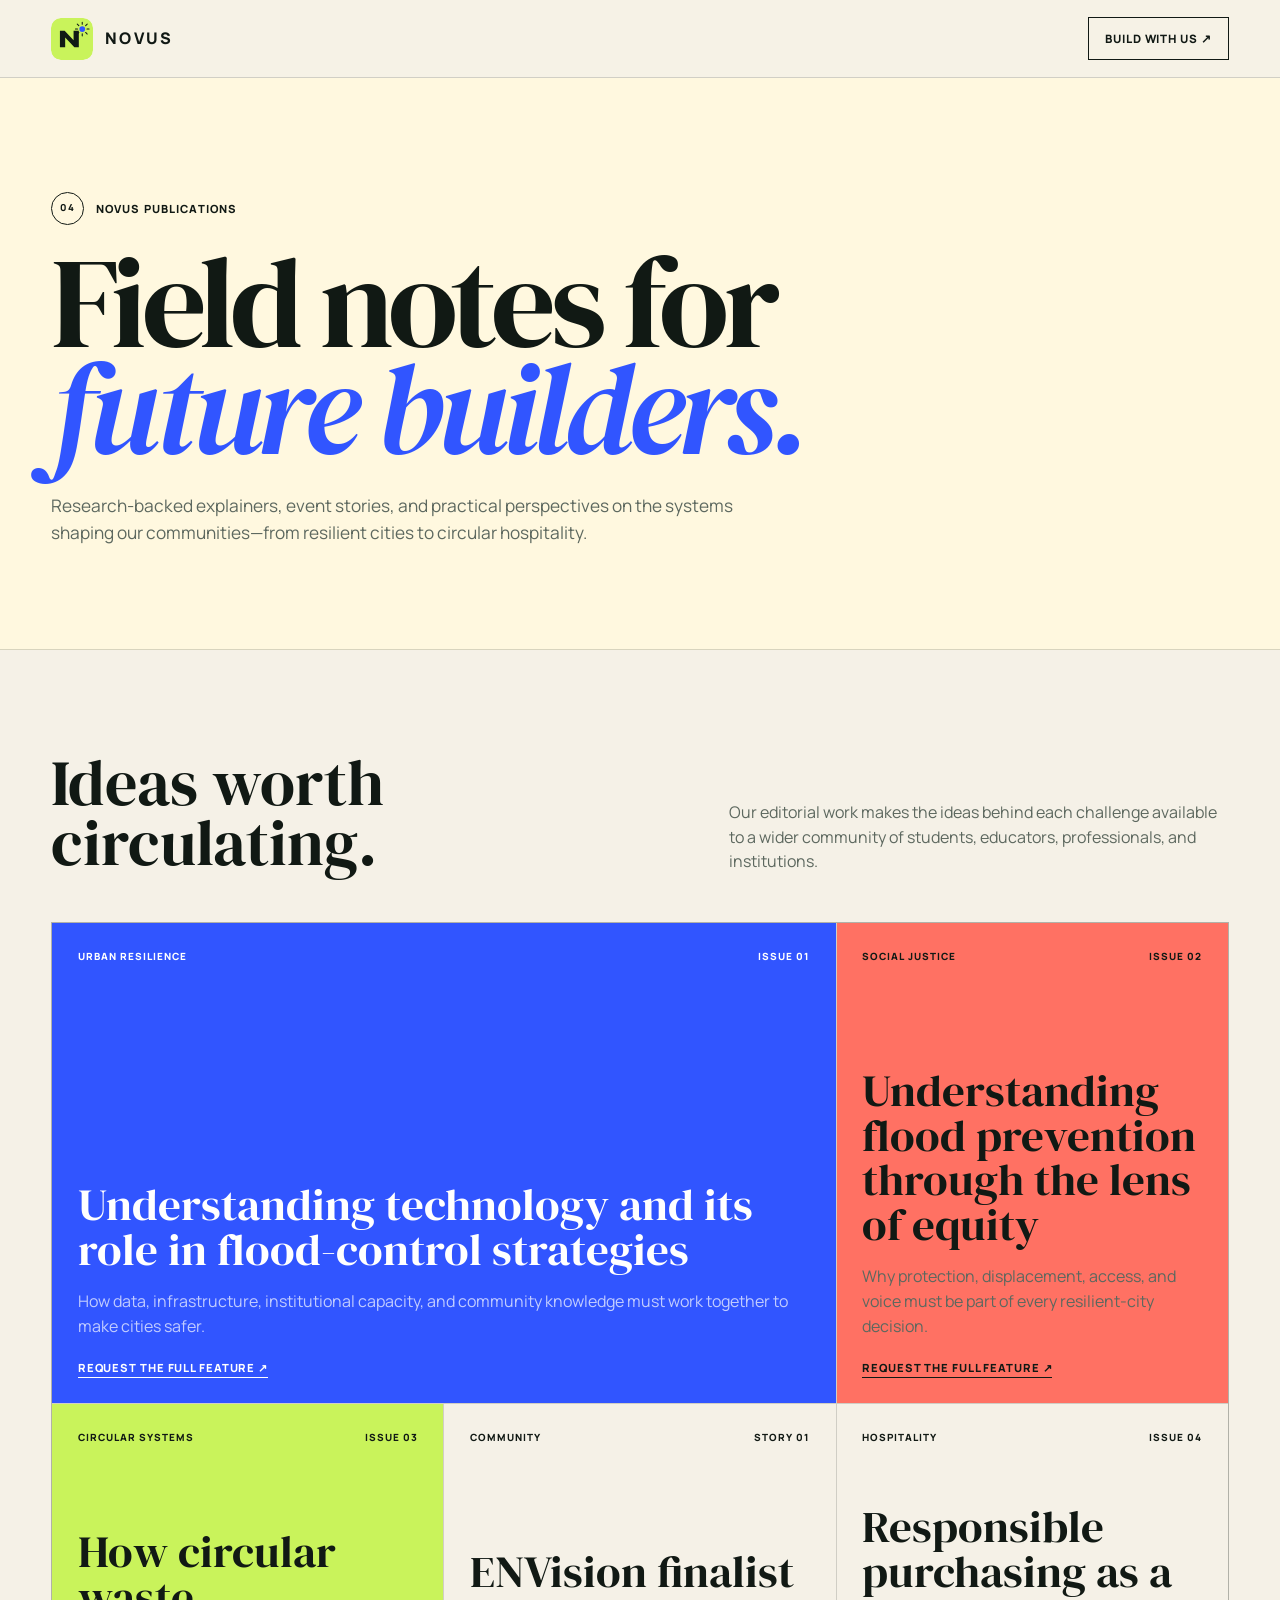
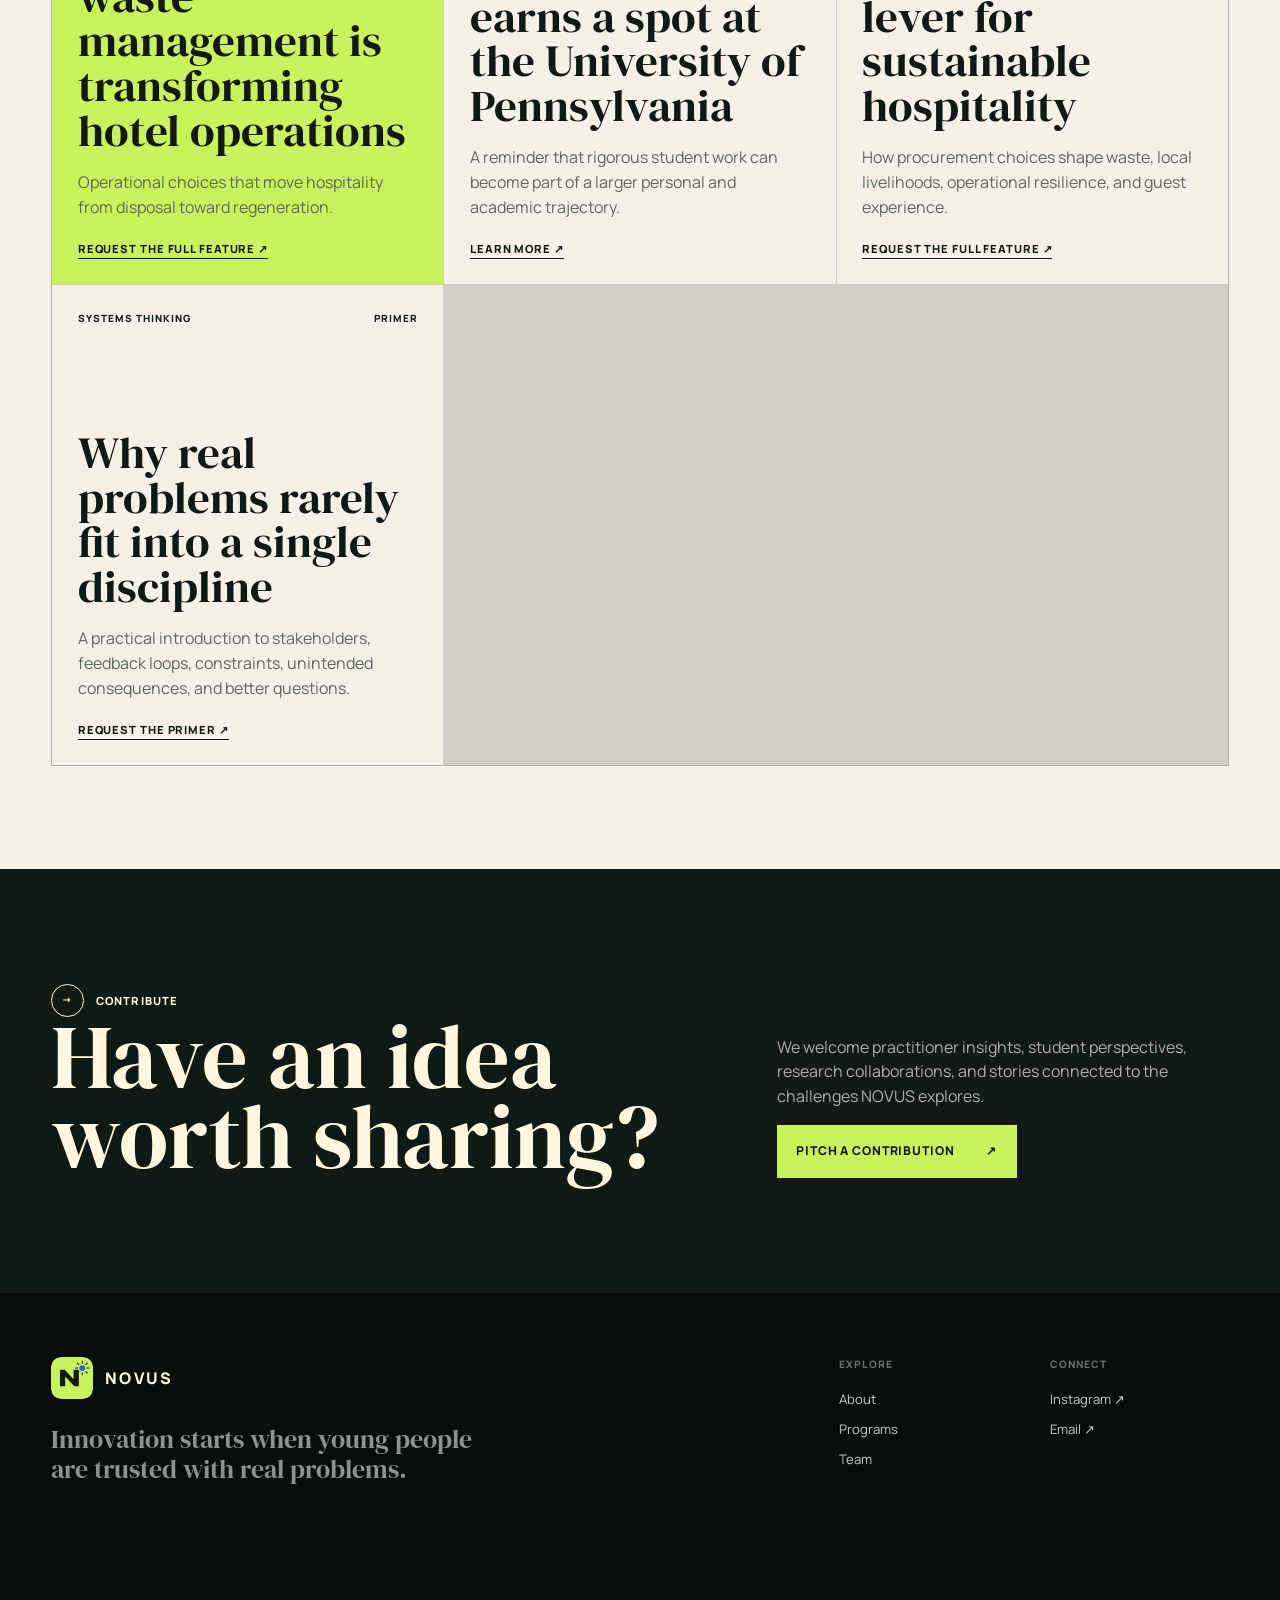
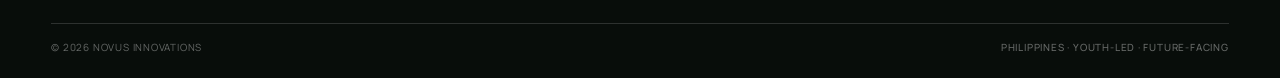
==== publication/index.html @ 5ea821d5 "Add NOVUS publications archive" ====
<!doctype html>
<html lang="en">
<head>
  <meta charset="utf-8">
  <meta name="viewport" content="width=device-width,initial-scale=1">
  <meta name="theme-color" content="#111914">
  <meta name="description" content="Field notes, explainers, and stories from NOVUS Innovations.">
  <link rel="icon" href="../assets/favicon.svg" type="image/svg+xml">
  <link rel="preconnect" href="https://fonts.googleapis.com">
  <link rel="preconnect" href="https://fonts.gstatic.com" crossorigin>
  <link href="https://fonts.googleapis.com/css2?family=DM+Serif+Display:ital@0;1&family=Manrope:wght@400;500;600;700;800&display=swap" rel="stylesheet">
  <link rel="stylesheet" href="../styles.css">
  <title>Field Notes — NOVUS</title>
  <style>
    .archive-hero{padding:clamp(9rem,15vw,13rem) var(--pad) clamp(4rem,8vw,8rem);background:var(--cream);border-bottom:1px solid var(--line)}
    .archive-hero h1{max-width:1000px;margin:1.5rem 0 0;font-family:var(--serif);font-size:clamp(4.5rem,10vw,11rem);font-weight:400;line-height:.83;letter-spacing:-.045em}
    .archive-hero h1 em{color:var(--blue);font-weight:400}.archive-hero>p{max-width:690px;margin:2rem 0 0;color:var(--muted);font-size:1.08rem}
    .archive{padding:clamp(4rem,8vw,8rem) var(--pad);background:var(--paper)}
    .archive-top{display:flex;justify-content:space-between;align-items:end;gap:2rem;margin-bottom:3rem}.archive-top h2{margin:0;font-family:var(--serif);font-size:clamp(2.5rem,5vw,5rem);font-weight:400;line-height:.95}.archive-top p{max-width:500px;margin:0;color:var(--muted)}
    .articles{display:grid;grid-template-columns:repeat(12,1fr);gap:1px;background:var(--line);border:1px solid var(--line)}
    .article{grid-column:span 4;min-height:480px;padding:1.6rem;background:var(--paper);display:flex;flex-direction:column;transition:.2s}.article.wide{grid-column:span 8;background:var(--blue);color:white}.article.coral{background:var(--coral)}.article.lime{background:var(--lime)}.article:hover{transform:translateY(-5px);box-shadow:0 12px 0 var(--ink);z-index:2}
    .article .meta{display:flex;justify-content:space-between;gap:1rem;font-size:.62rem;font-weight:800;letter-spacing:.1em;text-transform:uppercase}.article h3{margin:auto 0 1rem;font-family:var(--serif);font-size:clamp(2rem,3.5vw,4rem);font-weight:400;line-height:1}.article p{margin:0 0 1.3rem;color:var(--muted)}.article.wide p{color:rgba(255,255,255,.7)}.article a{align-self:flex-start;border-bottom:1px solid currentColor;font-size:.7rem;font-weight:800;letter-spacing:.08em;text-transform:uppercase}
    .archive-cta{padding:clamp(5rem,9vw,9rem) var(--pad);background:var(--ink);color:var(--cream);display:grid;grid-template-columns:1.2fr .8fr;gap:3rem;align-items:end}.archive-cta h2{margin:0;font-family:var(--serif);font-size:clamp(3.5rem,7vw,8rem);font-weight:400;line-height:.9}.archive-cta p{max-width:540px;color:rgba(255,255,255,.65)}
    @media(max-width:820px){.articles{grid-template-columns:1fr}.article,.article.wide{grid-column:1;min-height:380px}.archive-top,.archive-cta{grid-template-columns:1fr;display:grid}.archive-top{align-items:start}}
  </style>
</head>
<body>
  <a class="skip" href="#archive">Skip to articles</a>
  <header class="header scrolled">
    <a class="brand" href="../"><img src="../assets/mark.svg" alt="" width="42" height="42"><span>NOVUS</span></a>
    <a class="nav-cta" href="../#join">Build with us ↗</a>
  </header>
  <main>
    <section class="archive-hero"><div class="kicker"><span>04</span>NOVUS Publications</div><h1>Field notes for<br><em>future builders.</em></h1><p>Research-backed explainers, event stories, and practical perspectives on the systems shaping our communities—from resilient cities to circular hospitality.</p></section>
    <section class="archive" id="archive">
      <div class="archive-top"><h2>Ideas worth<br>circulating.</h2><p>Our editorial work makes the ideas behind each challenge available to a wider community of students, educators, professionals, and institutions.</p></div>
      <div class="articles">
        <article class="article wide"><div class="meta"><span>Urban resilience</span><span>Issue 01</span></div><h3>Understanding technology and its role in flood-control strategies</h3><p>How data, infrastructure, institutional capacity, and community knowledge must work together to make cities safer.</p><a href="mailto:team@novusinnovations.org?subject=NOVUS%20publication%20inquiry">Request the full feature ↗</a></article>
        <article class="article coral"><div class="meta"><span>Social justice</span><span>Issue 02</span></div><h3>Understanding flood prevention through the lens of equity</h3><p>Why protection, displacement, access, and voice must be part of every resilient-city decision.</p><a href="mailto:team@novusinnovations.org?subject=NOVUS%20publication%20inquiry">Request the full feature ↗</a></article>
        <article class="article lime"><div class="meta"><span>Circular systems</span><span>Issue 03</span></div><h3>How circular waste management is transforming hotel operations</h3><p>Operational choices that move hospitality from disposal toward regeneration.</p><a href="mailto:team@novusinnovations.org?subject=NOVUS%20publication%20inquiry">Request the full feature ↗</a></article>
        <article class="article"><div class="meta"><span>Community</span><span>Story 01</span></div><h3>ENVision finalist earns a spot at the University of Pennsylvania</h3><p>A reminder that rigorous student work can become part of a larger personal and academic trajectory.</p><a href="mailto:team@novusinnovations.org?subject=NOVUS%20community%20story">Learn more ↗</a></article>
        <article class="article"><div class="meta"><span>Hospitality</span><span>Issue 04</span></div><h3>Responsible purchasing as a lever for sustainable hospitality</h3><p>How procurement choices shape waste, local livelihoods, operational resilience, and guest experience.</p><a href="mailto:team@novusinnovations.org?subject=NOVUS%20publication%20inquiry">Request the full feature ↗</a></article>
        <article class="article"><div class="meta"><span>Systems thinking</span><span>Primer</span></div><h3>Why real problems rarely fit into a single discipline</h3><p>A practical introduction to stakeholders, feedback loops, constraints, unintended consequences, and better questions.</p><a href="mailto:team@novusinnovations.org?subject=NOVUS%20publication%20inquiry">Request the primer ↗</a></article>
      </div>
    </section>
    <section class="archive-cta"><div><div class="kicker light"><span>→</span>Contribute</div><h2>Have an idea<br>worth sharing?</h2></div><div><p>We welcome practitioner insights, student perspectives, research collaborations, and stories connected to the challenges NOVUS explores.</p><a class="button bright" href="mailto:team@novusinnovations.org?subject=Contributing%20to%20NOVUS%20Publications">Pitch a contribution <b>↗</b></a></div></section>
  </main>
  <footer><div><a class="brand footer-brand" href="../"><img src="../assets/mark.svg" alt="" width="42" height="42"><span>NOVUS</span></a><p>Innovation starts when young people are trusted with real problems.</p></div><div class="footer-links"><div><small>EXPLORE</small><a href="../#about">About</a><a href="../#programs">Programs</a><a href="../#team">Team</a></div><div><small>CONNECT</small><a href="https://www.instagram.com/novus.innovations/">Instagram ↗</a><a href="mailto:team@novusinnovations.org">Email ↗</a></div></div><div class="copyright">© 2026 NOVUS Innovations <b>Philippines · Youth-led · Future-facing</b></div></footer>
</body>
</html>
---- styles.css ----
:root{--ink:#111914;--paper:#f5f1e7;--paper2:#eae5d8;--blue:#3155ff;--lime:#c9f35b;--coral:#ff7163;--cream:#fff8df;--muted:#5d685f;--line:rgba(17,25,20,.16);--serif:"DM Serif Display",Georgia,serif;--sans:"Manrope",Arial,sans-serif;--pad:clamp(1.2rem,4vw,4.8rem)}*{box-sizing:border-box}html{scroll-behavior:smooth}body{margin:0;background:var(--paper);color:var(--ink);font-family:var(--sans);line-height:1.55;overflow-x:hidden}body.menu-open{overflow:hidden}a{color:inherit;text-decoration:none}img{display:block;max-width:100%}button{font:inherit}::selection{background:var(--lime);color:var(--ink)}.skip{position:fixed;left:1rem;top:1rem;z-index:999;padding:.7rem 1rem;background:var(--ink);color:white;transform:translateY(-180%)}.skip:focus{transform:none}.header{position:fixed;inset:0 0 auto;z-index:100;height:78px;padding:0 var(--pad);display:flex;align-items:center;justify-content:space-between;border-bottom:1px solid transparent;transition:.25s}.header.scrolled{background:rgba(245,241,231,.9);border-color:var(--line);backdrop-filter:blur(16px)}.brand{display:flex;align-items:center;gap:.75rem;font-weight:800;letter-spacing:.14em}.brand img{border-radius:10px}.header nav{display:flex;align-items:center;gap:1.8rem}.header nav>a:not(.nav-cta){font-size:.76rem;font-weight:700}.header nav>a:not(.nav-cta):hover{text-decoration:underline;text-underline-offset:6px}.nav-cta{padding:.75rem 1rem;border:1px solid var(--ink);font-size:.72rem;font-weight:800;letter-spacing:.08em;text-transform:uppercase}.nav-cta:hover{background:var(--ink);color:white}.menu{display:none;border:0;background:none;color:var(--ink);font-size:.7rem;font-weight:800;text-transform:uppercase;letter-spacing:.08em}.menu i,.menu i:after{display:inline-block;width:23px;height:1px;background:currentColor;content:"";vertical-align:middle}.menu i:after{transform:translateY(-7px)}.hero{position:relative;min-height:100vh;padding:clamp(8.7rem,14vw,12rem) var(--pad) 2rem;display:grid;grid-template-columns:minmax(0,1.1fr) minmax(360px,.9fr);gap:clamp(2rem,6vw,7rem);align-items:center;overflow:hidden}.grid-bg{position:absolute;inset:0;opacity:.34;background-image:linear-gradient(to right,rgba(17,25,20,.08) 1px,transparent 1px),linear-gradient(to bottom,rgba(17,25,20,.08) 1px,transparent 1px);background-size:64px 64px;mask-image:linear-gradient(#000,transparent 90%)}.hero-copy,.hero-art,.proof{position:relative;z-index:1}.eyebrow{display:flex;align-items:center;gap:.7rem;margin:0 0 1.4rem;font-size:.7rem;font-weight:800;letter-spacing:.11em;text-transform:uppercase}.eyebrow>span{width:2.4rem;height:2px;background:currentColor}.hero h1,.section-head h2,.intro-main h2,.method h2,.join h2{margin:0;font-family:var(--serif);font-weight:400;letter-spacing:-.035em;line-height:.92}.hero h1{font-size:clamp(4.2rem,8.3vw,9rem)}.hero h1 em,.join h2 em{color:var(--blue);font-weight:400}.lede{max-width:700px;margin:2rem 0 0;color:var(--muted);font-size:clamp(1.04rem,1.45vw,1.35rem);line-height:1.65}.actions{display:flex;align-items:center;gap:1.5rem;margin-top:2.3rem}.button{display:inline-flex;align-items:center;justify-content:space-between;gap:2rem;min-width:210px;padding:1rem 1.15rem;border:1px solid var(--ink);font-size:.76rem;font-weight:800;letter-spacing:.07em;text-transform:uppercase;transition:.2s}.button:hover{transform:translateY(-3px)}.dark{background:var(--ink);color:white}.dark:hover{background:var(--blue);border-color:var(--blue)}.under{display:inline-block;border-bottom:1px solid currentColor;padding-bottom:.2rem;font-size:.84rem;font-weight:800}.hero-art{min-height:560px;display:grid;place-items:center}.orb{position:relative;width:min(42vw,560px);aspect-ratio:1;border-radius:50%;background:var(--blue);box-shadow:22px 22px 0 var(--ink);animation:float 7s ease-in-out infinite}.orb>i{position:absolute;inset:12%;border:1px solid rgba(255,255,255,.7);border-radius:50%;transform:rotate(28deg) scaleY(.52)}.orb>i:nth-child(2){transform:rotate(-38deg) scaleY(.52)}.orb>i:nth-child(3){transform:rotate(88deg) scaleY(.52)}.orb>div{position:absolute;inset:35%;border-radius:50%;background:var(--lime);display:grid;place-items:center;align-content:center;font-size:.65rem;font-weight:800;letter-spacing:.11em}.orb>div b{font-size:1.2rem}.sat{position:absolute;padding:.6rem .85rem;background:var(--cream);border:1px solid var(--ink);font-size:.65rem;font-weight:800;letter-spacing:.08em;text-transform:uppercase}.sat.a{top:11%;left:5%;transform:rotate(-8deg)}.sat.b{right:-2%;top:42%;transform:rotate(7deg)}.sat.c{bottom:10%;left:14%;transform:rotate(5deg)}.hero-art aside{position:absolute;right:0;bottom:0;width:min(285px,50%);padding:1.2rem;background:var(--coral);border:1px solid var(--ink);box-shadow:9px 9px 0 var(--ink)}.hero-art aside small{font-size:.62rem;font-weight:800;letter-spacing:.1em}.hero-art aside strong{display:block;margin-top:.45rem;font-family:var(--serif);font-size:1.35rem;font-weight:400;line-height:1.08}.proof{grid-column:1/-1;display:grid;grid-template-columns:repeat(4,1fr);margin-top:2rem;border-top:1px solid var(--line)}.proof div{padding:1.2rem 1rem 0 0;border-right:1px solid var(--line)}.proof div:last-child{border-right:0}.proof strong{display:block;font-family:var(--serif);font-size:clamp(1.4rem,2vw,2rem);font-weight:400}.proof span{display:block;color:var(--muted);font-size:.68rem;letter-spacing:.07em;text-transform:uppercase}.ticker{overflow:hidden;background:var(--ink);color:var(--cream)}.ticker div{width:max-content;padding:.9rem 0;font-size:.74rem;font-weight:800;letter-spacing:.12em;animation:ticker 35s linear infinite}.section{padding:clamp(5rem,10vw,10rem) var(--pad)}.kicker{display:flex;align-items:center;gap:.75rem;font-size:.7rem;font-weight:800;letter-spacing:.1em;text-transform:uppercase}.kicker>span{display:grid;place-items:center;width:2.05rem;height:2.05rem;border:1px solid currentColor;border-radius:50%;font-size:.6rem}.light{color:var(--cream)}.intro{display:grid;grid-template-columns:minmax(180px,.34fr) minmax(0,1.66fr);gap:3rem}.intro-main h2{font-size:clamp(2.9rem,5.2vw,6.2rem)}.intro-main>p{max-width:700px;margin:2rem 0 0 auto;color:var(--muted);font-size:1.06rem}.principles{grid-column:2;display:grid;grid-template-columns:repeat(3,1fr);gap:1px;margin-top:4.5rem;background:var(--line);border:1px solid var(--line)}.principles article{min-height:325px;padding:1.5rem;background:var(--paper);display:flex;flex-direction:column}.principles small,.program header,.story small,.feature small,.footer-links small{font-size:.64rem;font-weight:800;letter-spacing:.1em}.principles h3{margin:auto 0 .8rem;font-family:var(--serif);font-size:2rem;font-weight:400;line-height:1.05}.principles p{margin:0;color:var(--muted);font-size:.88rem}.programs{background:var(--paper2)}.section-head{display:grid;grid-template-columns:.65fr 1.35fr;gap:2rem;align-items:end;margin-bottom:clamp(3rem,6vw,6rem)}.section-head .kicker{align-self:start}.section-head h2{font-size:clamp(3.3rem,6vw,7rem)}.section-head>p{grid-column:2;max-width:650px;margin:1rem 0 0;color:var(--muted)}.program-list{display:grid;gap:1.2rem}.program{position:relative;min-height:550px;padding:clamp(1.4rem,3vw,3rem);display:grid;grid-template-columns:.25fr .9fr 1.1fr;grid-template-rows:auto 1fr;gap:1.4rem;overflow:hidden;border:1px solid var(--ink)}.program.blue{background:var(--blue);color:white}.program.lime{background:var(--lime)}.program.ink{background:var(--ink);color:var(--cream)}.program header{grid-column:1/-1;display:flex;justify-content:space-between;padding-bottom:1rem;border-bottom:1px solid currentColor;opacity:.8}.num{padding-top:2rem;font-family:var(--serif);font-size:5rem;opacity:.25}.program-copy{z-index:2;align-self:center;max-width:590px}.program-copy h3{margin:0 0 1.1rem;font-family:var(--serif);font-size:clamp(2.8rem,4.7vw,5.4rem);font-weight:400;line-height:.95;letter-spacing:-.03em}.program-copy p{margin:0;font-size:1.03rem;opacity:.78}.program-copy ul{display:grid;gap:.55rem;margin:1.8rem 0 0;padding:0;list-style:none}.program-copy li{font-size:.71rem;font-weight:800;letter-spacing:.06em;text-transform:uppercase}.program-copy li:before{content:"↳ ";margin-right:.35rem}.program-type{align-self:end;font-family:var(--serif);font-size:clamp(3rem,5vw,6.5rem);line-height:.82;text-align:right}.rings{position:relative}.rings i{position:absolute;inset:12%;border:3px solid var(--ink);border-radius:50%}.rings i:nth-child(2){inset:25%}.rings i:nth-child(3){inset:39%;background:var(--coral)}.stack{display:flex;flex-direction:column;align-items:flex-end;justify-content:center}.stack b{font-family:var(--serif);font-size:clamp(2.7rem,5vw,6rem);font-weight:400;line-height:.83;color:var(--lime)}.stack b:nth-child(2){color:var(--coral)}.method{background:var(--blue);color:white}.method-head{display:grid;grid-template-columns:.65fr 1.35fr;gap:2rem}.method h2{grid-column:2;font-size:clamp(4rem,8vw,9.4rem)}.steps{display:grid;grid-template-columns:repeat(4,1fr);gap:1px;margin-top:5rem;background:rgba(255,255,255,.3);border:1px solid rgba(255,255,255,.3)}.steps article{min-height:330px;padding:1.35rem;background:var(--blue);display:flex;flex-direction:column}.steps span{font-family:var(--serif);font-size:1.5rem;opacity:.55}.steps h3{margin:auto 0 .7rem;font-family:var(--serif);font-size:2.4rem;font-weight:400}.steps p{margin:0;color:rgba(255,255,255,.7);font-size:.88rem}.stories{background:var(--cream)}.story-grid{display:grid;grid-template-columns:repeat(3,1fr);gap:1px;background:var(--line);border:1px solid var(--line)}.feature{grid-column:span 2;grid-row:span 2;min-height:780px;background:var(--cream);display:flex;flex-direction:column}.waves{position:relative;min-height:460px;background:var(--coral);overflow:hidden}.waves b{position:absolute;z-index:2;left:1.5rem;top:1.5rem;font-family:var(--serif);font-size:clamp(3rem,5vw,6.5rem);font-weight:400;line-height:.83}.waves i{position:absolute;left:-15%;bottom:-8%;width:135%;height:38%;border:3px solid var(--ink);border-radius:50%;transform:rotate(6deg)}.waves i:nth-child(3){bottom:10%;transform:rotate(-5deg)}.waves i:nth-child(4){bottom:27%;transform:rotate(3deg)}.story-copy{flex:1;padding:2rem;display:flex;flex-direction:column}.story-copy h3,.story h3{margin:auto 0 .8rem;font-family:var(--serif);font-weight:400;line-height:1.04}.story-copy h3{font-size:clamp(2.2rem,3.2vw,3.8rem)}.story-copy p,.story p{margin:0 0 1.2rem;color:var(--muted)}.story-copy span,.story span{margin-top:auto;font-size:.7rem;font-weight:800;letter-spacing:.08em;text-transform:uppercase}.story{min-height:390px;padding:1.5rem;background:var(--cream);display:flex;flex-direction:column;transition:.2s}.story>b{font-family:var(--serif);font-size:1.8rem;color:var(--blue)}.story h3{font-size:2rem}.story:hover,.feature:hover{background:var(--ink);color:var(--cream)}.story:hover p,.feature:hover p{color:rgba(255,255,255,.65)}.team-grid{display:grid;grid-template-columns:repeat(5,1fr);gap:1px;background:var(--line);border:1px solid var(--line)}.team-grid article{min-height:340px;padding:1rem;background:var(--paper);display:flex;flex-direction:column}.avatar{aspect-ratio:1;display:grid;place-items:center;border:1px solid var(--ink);font-family:var(--serif);font-size:clamp(2.8rem,4vw,4.8rem);transition:.25s}.team-grid article:hover .avatar{border-radius:50%;transform:rotate(-2deg) scale(.98)}.avatar.blue{background:var(--blue);color:white}.avatar.lime{background:var(--lime)}.avatar.coral{background:var(--coral)}.avatar.cream{background:var(--cream)}.team-grid h3{margin:auto 0 .25rem;font-family:var(--serif);font-size:1.35rem;font-weight:400;line-height:1.08}.team-grid p{margin:0;color:var(--muted);font-size:.65rem;letter-spacing:.06em;text-transform:uppercase}.partners{background:var(--paper2)}.partner-grid{display:grid;grid-template-columns:repeat(3,1fr);gap:1px;margin-top:3rem;background:var(--line);border:1px solid var(--line)}.partner-grid article{min-height:370px;padding:1.5rem;background:var(--paper2);display:flex;flex-direction:column}.partner-grid strong{font-family:var(--serif);font-size:3rem;font-weight:400}.partner-grid strong small{display:inline-block;margin-left:.2rem;padding:.1rem .3rem;background:var(--blue);color:white;font-family:var(--sans);font-size:.7rem}.partner-grid .tajara{font-family:var(--sans);font-size:1.8rem;font-weight:800;letter-spacing:.15em}.partner-grid .aim{width:5rem;height:5rem;border-radius:50%;background:var(--ink);color:var(--cream);display:grid;place-items:center;font-family:var(--sans);font-size:1.35rem;font-weight:800}.partner-grid article>div{margin-top:auto}.partner-grid h3{margin:0 0 .7rem;font-family:var(--serif);font-size:1.9rem;font-weight:400;line-height:1.05}.partner-grid p{margin:0;color:var(--muted);font-size:.87rem}.join{position:relative;min-height:750px;padding:clamp(5rem,10vw,10rem) var(--pad);background:var(--ink);color:var(--cream);display:grid;grid-template-columns:1.3fr .7fr;align-items:end;gap:4rem;overflow:hidden}.join-copy,.join-actions{position:relative;z-index:2}.join h2{font-size:clamp(4.2rem,8vw,9.4rem)}.join h2 em{color:var(--lime)}.join-copy>p:last-child{max-width:680px;color:rgba(255,255,255,.65)}.join-actions{display:grid;gap:1rem}.bright{background:var(--lime);color:var(--ink);border-color:var(--lime)}.outline{color:var(--cream);border-color:rgba(255,255,255,.6)}.outline:hover{background:var(--cream);color:var(--ink)}.join-actions>a:last-child{margin-top:.5rem;color:rgba(255,255,255,.6);font-size:.76rem;text-decoration:underline;text-underline-offset:5px}.circles{position:absolute;inset:0;opacity:.38}.circles i{position:absolute;border:2px solid var(--lime);border-radius:50%;width:60vw;height:60vw;right:-20vw;top:-28vw}.circles i:nth-child(2){width:36vw;height:36vw;right:-8vw;top:-17vw;border-color:var(--coral)}.circles i:nth-child(3){width:18vw;height:18vw;right:1vw;top:-8vw;border-color:var(--blue)}footer{padding:4rem var(--pad) 1.4rem;background:#080d0a;color:var(--cream);display:grid;grid-template-columns:1.3fr .7fr;gap:4rem}.footer-brand{color:var(--cream)}footer>div:first-child>p{max-width:430px;color:rgba(255,255,255,.55);font-family:var(--serif);font-size:1.65rem;line-height:1.12}.footer-links{display:grid;grid-template-columns:repeat(2,1fr);gap:2rem}.footer-links>div{display:flex;flex-direction:column;align-items:flex-start;gap:.6rem}.footer-links small{margin-bottom:.4rem;color:rgba(255,255,255,.4)}.footer-links a{font-size:.82rem;color:rgba(255,255,255,.78)}.footer-links a:hover{color:var(--lime)}.copyright{grid-column:1/-1;margin-top:3rem;padding-top:1rem;border-top:1px solid rgba(255,255,255,.15);display:flex;justify-content:space-between;color:rgba(255,255,255,.38);font-size:.62rem;letter-spacing:.08em;text-transform:uppercase}.copyright b{font-weight:500}.reveal{opacity:0;transform:translateY(28px);transition:opacity .8s cubic-bezier(.2,.65,.2,1),transform .8s cubic-bezier(.2,.65,.2,1)}.reveal[data-delay="1"]{transition-delay:.1s}.reveal[data-delay="2"]{transition-delay:.2s}.reveal[data-delay="3"]{transition-delay:.3s}.reveal.visible{opacity:1;transform:none}@keyframes float{0%,100%{transform:translateY(0) rotate(-2deg)}50%{transform:translateY(-14px) rotate(1deg)}}@keyframes ticker{to{transform:translateX(-50%)}}@media(max-width:1100px){.hero{grid-template-columns:1fr}.hero-art{min-height:500px}.orb{width:min(72vw,520px)}.program{grid-template-columns:.2fr 1fr}.program-copy{grid-column:2;padding-right:22%}.program-type,.rings,.stack{position:absolute;right:2rem;bottom:2rem;width:38%;height:52%;opacity:.65}.team-grid{grid-template-columns:repeat(3,1fr)}}@media(max-width:820px){.header{height:68px}.menu{display:flex;align-items:center;gap:.7rem}.header nav{position:fixed;inset:68px 0 0;padding:2.5rem var(--pad);background:var(--paper);display:flex;flex-direction:column;align-items:stretch;gap:0;transform:translateX(100%);transition:.3s}.header nav.open{transform:none}.header nav>a:not(.nav-cta){padding:.8rem 0;border-bottom:1px solid var(--line);font-family:var(--serif);font-size:2.2rem;font-weight:400}.nav-cta{margin-top:1.5rem}.hero{min-height:auto;padding-top:8rem}.hero h1{font-size:clamp(4rem,17vw,7rem)}.hero-art{min-height:420px}.proof{grid-template-columns:repeat(2,1fr)}.proof div:nth-child(2){border-right:0}.intro,.section-head,.method-head{grid-template-columns:1fr}.intro-main,.principles,.section-head h2,.section-head>p,.method h2{grid-column:1}.principles{grid-template-columns:1fr}.principles article{min-height:250px}.program{min-height:690px;grid-template-columns:1fr;grid-template-rows:auto auto 1fr}.num{font-size:3rem}.program-copy{grid-column:1;padding:0;align-self:start}.program-type,.rings,.stack{width:calc(100% - 4rem);height:32%;right:2rem;bottom:2rem}.steps{grid-template-columns:repeat(2,1fr)}.story-grid{grid-template-columns:1fr}.feature{grid-column:1;min-height:700px}.story{min-height:330px}.team-grid{grid-template-columns:repeat(2,1fr)}.partner-grid{grid-template-columns:1fr}.partner-grid article{min-height:290px}.join{min-height:800px;grid-template-columns:1fr;gap:3rem}footer{grid-template-columns:1fr}.copyright{grid-column:1}}@media(max-width:560px){:root{--pad:1.1rem}.actions{align-items:flex-start;flex-direction:column}.hero-art{min-height:340px}.orb{width:88vw;max-width:350px;box-shadow:12px 12px 0 var(--ink)}.hero-art aside{width:58%;padding:.8rem;box-shadow:5px 5px 0 var(--ink)}.sat{padding:.4rem .5rem;font-size:.5rem}.section{padding-block:4.7rem}.intro-main h2{font-size:2.8rem}.section-head h2{font-size:3.2rem}.program{min-height:670px;padding:1.05rem}.program header{gap:1rem}.program-copy h3{font-size:2.7rem}.program-type,.rings,.stack{width:calc(100% - 2.1rem);right:1.05rem;bottom:1.05rem}.method h2,.join h2{font-size:4rem}.steps{grid-template-columns:1fr}.steps article{min-height:230px}.waves{min-height:350px}.feature{min-height:640px}.team-grid article{min-height:275px;padding:.7rem}.team-grid h3{font-size:1.12rem}.join{min-height:720px}.copyright{flex-direction:column;gap:.4rem}}@media(prefers-reduced-motion:reduce){html{scroll-behavior:auto}*,*:before,*:after{animation-duration:.01ms!important;animation-iteration-count:1!important;transition-duration:.01ms!important}.reveal{opacity:1;transform:none}}
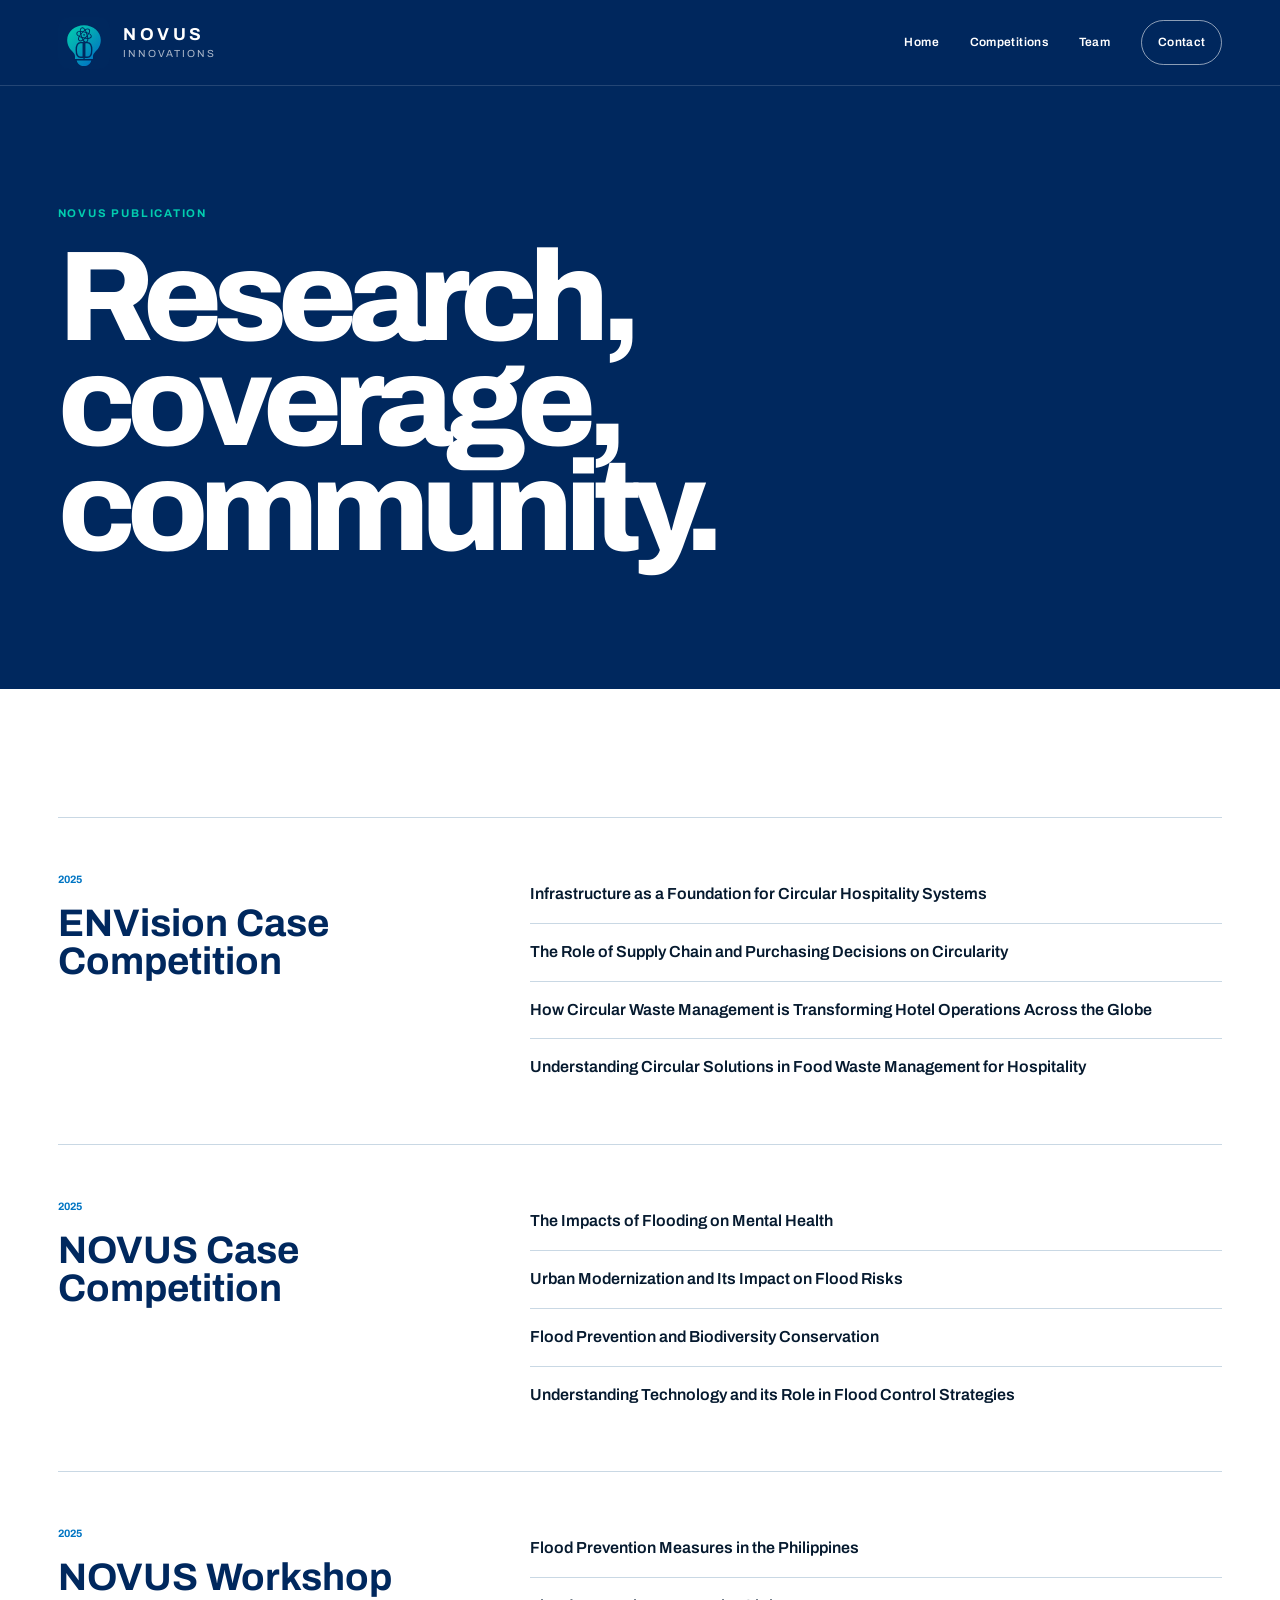
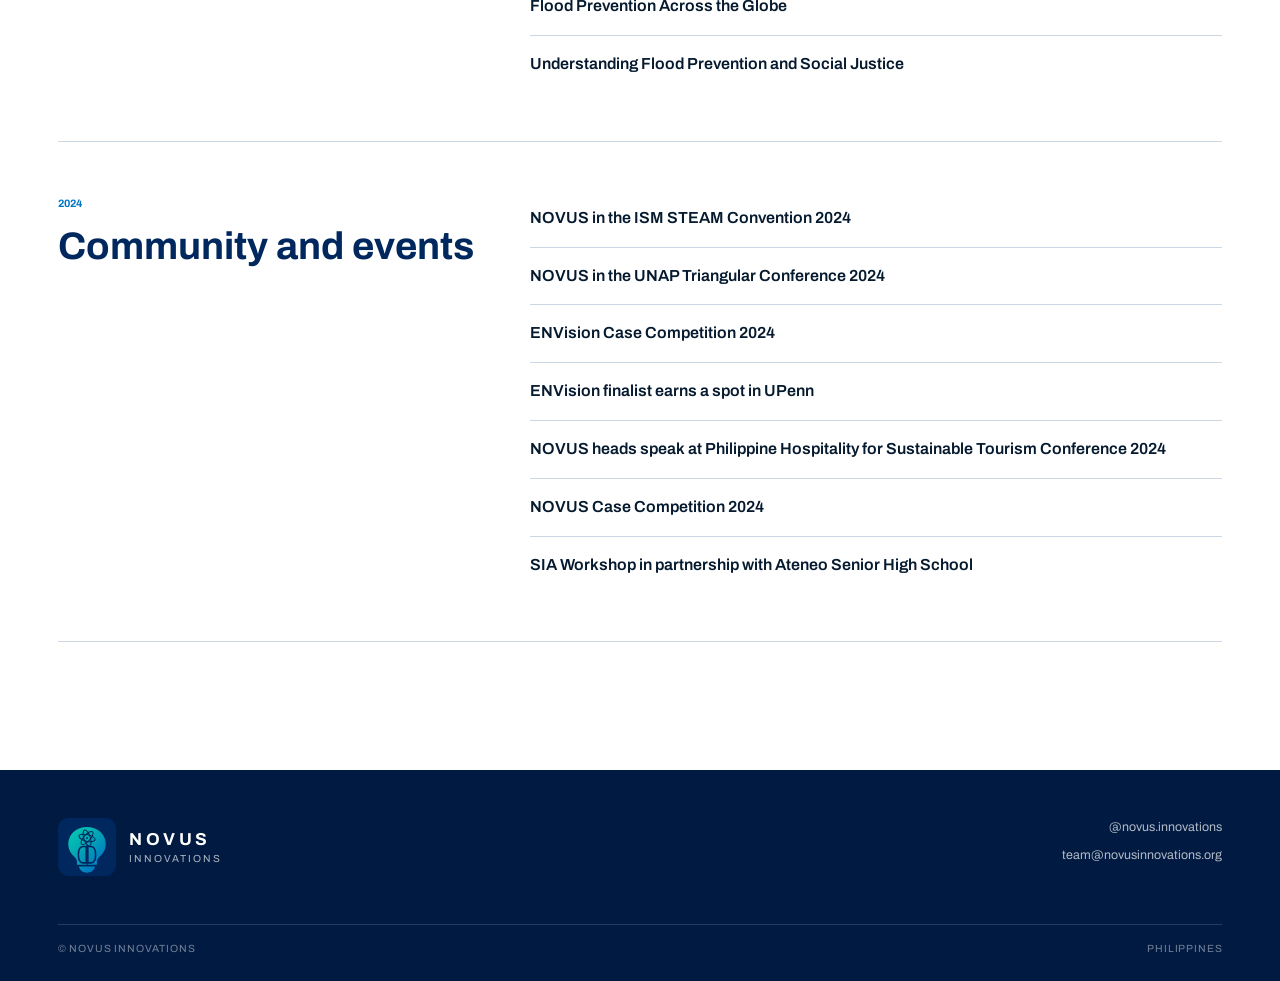
==== commit 303bb095: "Redesign NOVUS publication archive" ====
--- a/publication/index.html
+++ b/publication/index.html
@@ -1,50 +1 @@
-<!doctype html>
-<html lang="en">
-<head>
-  <meta charset="utf-8">
-  <meta name="viewport" content="width=device-width,initial-scale=1">
-  <meta name="theme-color" content="#111914">
-  <meta name="description" content="Field notes, explainers, and stories from NOVUS Innovations.">
-  <link rel="icon" href="../assets/favicon.svg" type="image/svg+xml">
-  <link rel="preconnect" href="https://fonts.googleapis.com">
-  <link rel="preconnect" href="https://fonts.gstatic.com" crossorigin>
-  <link href="https://fonts.googleapis.com/css2?family=DM+Serif+Display:ital@0;1&family=Manrope:wght@400;500;600;700;800&display=swap" rel="stylesheet">
-  <link rel="stylesheet" href="../styles.css">
-  <title>Field Notes — NOVUS</title>
-  <style>
-    .archive-hero{padding:clamp(9rem,15vw,13rem) var(--pad) clamp(4rem,8vw,8rem);background:var(--cream);border-bottom:1px solid var(--line)}
-    .archive-hero h1{max-width:1000px;margin:1.5rem 0 0;font-family:var(--serif);font-size:clamp(4.5rem,10vw,11rem);font-weight:400;line-height:.83;letter-spacing:-.045em}
-    .archive-hero h1 em{color:var(--blue);font-weight:400}.archive-hero>p{max-width:690px;margin:2rem 0 0;color:var(--muted);font-size:1.08rem}
-    .archive{padding:clamp(4rem,8vw,8rem) var(--pad);background:var(--paper)}
-    .archive-top{display:flex;justify-content:space-between;align-items:end;gap:2rem;margin-bottom:3rem}.archive-top h2{margin:0;font-family:var(--serif);font-size:clamp(2.5rem,5vw,5rem);font-weight:400;line-height:.95}.archive-top p{max-width:500px;margin:0;color:var(--muted)}
-    .articles{display:grid;grid-template-columns:repeat(12,1fr);gap:1px;background:var(--line);border:1px solid var(--line)}
-    .article{grid-column:span 4;min-height:480px;padding:1.6rem;background:var(--paper);display:flex;flex-direction:column;transition:.2s}.article.wide{grid-column:span 8;background:var(--blue);color:white}.article.coral{background:var(--coral)}.article.lime{background:var(--lime)}.article:hover{transform:translateY(-5px);box-shadow:0 12px 0 var(--ink);z-index:2}
-    .article .meta{display:flex;justify-content:space-between;gap:1rem;font-size:.62rem;font-weight:800;letter-spacing:.1em;text-transform:uppercase}.article h3{margin:auto 0 1rem;font-family:var(--serif);font-size:clamp(2rem,3.5vw,4rem);font-weight:400;line-height:1}.article p{margin:0 0 1.3rem;color:var(--muted)}.article.wide p{color:rgba(255,255,255,.7)}.article a{align-self:flex-start;border-bottom:1px solid currentColor;font-size:.7rem;font-weight:800;letter-spacing:.08em;text-transform:uppercase}
-    .archive-cta{padding:clamp(5rem,9vw,9rem) var(--pad);background:var(--ink);color:var(--cream);display:grid;grid-template-columns:1.2fr .8fr;gap:3rem;align-items:end}.archive-cta h2{margin:0;font-family:var(--serif);font-size:clamp(3.5rem,7vw,8rem);font-weight:400;line-height:.9}.archive-cta p{max-width:540px;color:rgba(255,255,255,.65)}
-    @media(max-width:820px){.articles{grid-template-columns:1fr}.article,.article.wide{grid-column:1;min-height:380px}.archive-top,.archive-cta{grid-template-columns:1fr;display:grid}.archive-top{align-items:start}}
-  </style>
-</head>
-<body>
-  <a class="skip" href="#archive">Skip to articles</a>
-  <header class="header scrolled">
-    <a class="brand" href="../"><img src="../assets/mark.svg" alt="" width="42" height="42"><span>NOVUS</span></a>
-    <a class="nav-cta" href="../#join">Build with us ↗</a>
-  </header>
-  <main>
-    <section class="archive-hero"><div class="kicker"><span>04</span>NOVUS Publications</div><h1>Field notes for<br><em>future builders.</em></h1><p>Research-backed explainers, event stories, and practical perspectives on the systems shaping our communities—from resilient cities to circular hospitality.</p></section>
-    <section class="archive" id="archive">
-      <div class="archive-top"><h2>Ideas worth<br>circulating.</h2><p>Our editorial work makes the ideas behind each challenge available to a wider community of students, educators, professionals, and institutions.</p></div>
-      <div class="articles">
-        <article class="article wide"><div class="meta"><span>Urban resilience</span><span>Issue 01</span></div><h3>Understanding technology and its role in flood-control strategies</h3><p>How data, infrastructure, institutional capacity, and community knowledge must work together to make cities safer.</p><a href="mailto:team@novusinnovations.org?subject=NOVUS%20publication%20inquiry">Request the full feature ↗</a></article>
-        <article class="article coral"><div class="meta"><span>Social justice</span><span>Issue 02</span></div><h3>Understanding flood prevention through the lens of equity</h3><p>Why protection, displacement, access, and voice must be part of every resilient-city decision.</p><a href="mailto:team@novusinnovations.org?subject=NOVUS%20publication%20inquiry">Request the full feature ↗</a></article>
-        <article class="article lime"><div class="meta"><span>Circular systems</span><span>Issue 03</span></div><h3>How circular waste management is transforming hotel operations</h3><p>Operational choices that move hospitality from disposal toward regeneration.</p><a href="mailto:team@novusinnovations.org?subject=NOVUS%20publication%20inquiry">Request the full feature ↗</a></article>
-        <article class="article"><div class="meta"><span>Community</span><span>Story 01</span></div><h3>ENVision finalist earns a spot at the University of Pennsylvania</h3><p>A reminder that rigorous student work can become part of a larger personal and academic trajectory.</p><a href="mailto:team@novusinnovations.org?subject=NOVUS%20community%20story">Learn more ↗</a></article>
-        <article class="article"><div class="meta"><span>Hospitality</span><span>Issue 04</span></div><h3>Responsible purchasing as a lever for sustainable hospitality</h3><p>How procurement choices shape waste, local livelihoods, operational resilience, and guest experience.</p><a href="mailto:team@novusinnovations.org?subject=NOVUS%20publication%20inquiry">Request the full feature ↗</a></article>
-        <article class="article"><div class="meta"><span>Systems thinking</span><span>Primer</span></div><h3>Why real problems rarely fit into a single discipline</h3><p>A practical introduction to stakeholders, feedback loops, constraints, unintended consequences, and better questions.</p><a href="mailto:team@novusinnovations.org?subject=NOVUS%20publication%20inquiry">Request the primer ↗</a></article>
-      </div>
-    </section>
-    <section class="archive-cta"><div><div class="kicker light"><span>→</span>Contribute</div><h2>Have an idea<br>worth sharing?</h2></div><div><p>We welcome practitioner insights, student perspectives, research collaborations, and stories connected to the challenges NOVUS explores.</p><a class="button bright" href="mailto:team@novusinnovations.org?subject=Contributing%20to%20NOVUS%20Publications">Pitch a contribution <b>↗</b></a></div></section>
-  </main>
-  <footer><div><a class="brand footer-brand" href="../"><img src="../assets/mark.svg" alt="" width="42" height="42"><span>NOVUS</span></a><p>Innovation starts when young people are trusted with real problems.</p></div><div class="footer-links"><div><small>EXPLORE</small><a href="../#about">About</a><a href="../#programs">Programs</a><a href="../#team">Team</a></div><div><small>CONNECT</small><a href="https://www.instagram.com/novus.innovations/">Instagram ↗</a><a href="mailto:team@novusinnovations.org">Email ↗</a></div></div><div class="copyright">© 2026 NOVUS Innovations <b>Philippines · Youth-led · Future-facing</b></div></footer>
-</body>
-</html>
+<!doctype html><html lang="en"><head><meta charset="utf-8"><meta name="viewport" content="width=device-width,initial-scale=1"><meta name="theme-color" content="#00285e"><meta name="description" content="NOVUS Innovations publication archive."><link rel="icon" href="../assets/mark.svg" type="image/svg+xml"><link rel="preconnect" href="https://fonts.googleapis.com"><link rel="preconnect" href="https://fonts.gstatic.com" crossorigin><link href="https://fonts.googleapis.com/css2?family=Archivo:wght@400;500;600;700;800&display=swap" rel="stylesheet"><link rel="stylesheet" href="../styles.css"><title>Publication — NOVUS Innovations</title></head><body><header class="site-header"><a class="identity" href="../"><img src="../assets/mark.svg" width="52" height="52" alt="NOVUS Innovations logo"><span><strong>NOVUS</strong><small>Innovations</small></span></a><nav class="publication-nav"><a href="../">Home</a><a href="../#competitions">Competitions</a><a href="../#team">Team</a><a class="nav-action" href="mailto:team@novusinnovations.org">Contact</a></nav></header><main><section class="publication-hero"><p class="overline">NOVUS Publication</p><h1>Research,<br>coverage,<br>community.</h1></section><section class="publication-archive section"><div class="archive-group"><div><span>2025</span><h2>ENVision Case Competition</h2></div><ol><li>Infrastructure as a Foundation for Circular Hospitality Systems</li><li>The Role of Supply Chain and Purchasing Decisions on Circularity</li><li>How Circular Waste Management is Transforming Hotel Operations Across the Globe</li><li>Understanding Circular Solutions in Food Waste Management for Hospitality</li></ol></div><div class="archive-group"><div><span>2025</span><h2>NOVUS Case Competition</h2></div><ol><li>The Impacts of Flooding on Mental Health</li><li>Urban Modernization and Its Impact on Flood Risks</li><li>Flood Prevention and Biodiversity Conservation</li><li>Understanding Technology and its Role in Flood Control Strategies</li></ol></div><div class="archive-group"><div><span>2025</span><h2>NOVUS Workshop</h2></div><ol><li>Flood Prevention Measures in the Philippines</li><li>Flood Prevention Across the Globe</li><li>Understanding Flood Prevention and Social Justice</li></ol></div><div class="archive-group"><div><span>2024</span><h2>Community and events</h2></div><ol><li>NOVUS in the ISM STEAM Convention 2024</li><li>NOVUS in the UNAP Triangular Conference 2024</li><li>ENVision Case Competition 2024</li><li>ENVision finalist earns a spot in UPenn</li><li>NOVUS heads speak at Philippine Hospitality for Sustainable Tourism Conference 2024</li><li>NOVUS Case Competition 2024</li><li>SIA Workshop in partnership with Ateneo Senior High School</li></ol></div></section></main><footer><div class="footer-main"><a class="identity footer-identity" href="../"><img src="../assets/mark.svg" width="58" height="58" alt=""><span><strong>NOVUS</strong><small>Innovations</small></span></a><div><a href="https://www.instagram.com/novus.innovations/">@novus.innovations</a><a href="mailto:team@novusinnovations.org">team@novusinnovations.org</a></div></div><div class="footer-bottom"><span>© NOVUS Innovations</span><span>Philippines</span></div></footer><style>.publication-hero{padding:clamp(10rem,16vw,14rem) var(--pad) clamp(5rem,10vw,9rem);background:var(--navy);color:#fff}.publication-hero h1{margin:0;font-size:clamp(4.2rem,10vw,10rem);font-weight:800;line-height:.82;letter-spacing:-.07em}.publication-archive{background:#fff}.archive-group{display:grid;grid-template-columns:.38fr .62fr;gap:3rem;padding:3rem 0;border-top:1px solid var(--line)}.archive-group:last-child{border-bottom:1px solid var(--line)}.archive-group span{font-size:.67rem;font-weight:700;color:var(--blue)}.archive-group h2{max-width:480px;margin:.8rem 0 0;font-size:clamp(2rem,3vw,3.2rem);line-height:1;color:var(--navy)}.archive-group ol{margin:0;padding:0;list-style:none}.archive-group li{padding:1rem 0;border-bottom:1px solid var(--line);font-weight:600;color:var(--ink)}.archive-group li:last-child{border-bottom:0}@media(max-width:760px){.publication-nav a:not(.nav-action){display:none}.archive-group{grid-template-columns:1fr;gap:1.5rem}}</style></body></html>
--- a/styles.css
+++ b/styles.css
@@ -1 +1 @@
-:root{--ink:#111914;--paper:#f5f1e7;--paper2:#eae5d8;--blue:#3155ff;--lime:#c9f35b;--coral:#ff7163;--cream:#fff8df;--muted:#5d685f;--line:rgba(17,25,20,.16);--serif:"DM Serif Display",Georgia,serif;--sans:"Manrope",Arial,sans-serif;--pad:clamp(1.2rem,4vw,4.8rem)}*{box-sizing:border-box}html{scroll-behavior:smooth}body{margin:0;background:var(--paper);color:var(--ink);font-family:var(--sans);line-height:1.55;overflow-x:hidden}body.menu-open{overflow:hidden}a{color:inherit;text-decoration:none}img{display:block;max-width:100%}button{font:inherit}::selection{background:var(--lime);color:var(--ink)}.skip{position:fixed;left:1rem;top:1rem;z-index:999;padding:.7rem 1rem;background:var(--ink);color:white;transform:translateY(-180%)}.skip:focus{transform:none}.header{position:fixed;inset:0 0 auto;z-index:100;height:78px;padding:0 var(--pad);display:flex;align-items:center;justify-content:space-between;border-bottom:1px solid transparent;transition:.25s}.header.scrolled{background:rgba(245,241,231,.9);border-color:var(--line);backdrop-filter:blur(16px)}.brand{display:flex;align-items:center;gap:.75rem;font-weight:800;letter-spacing:.14em}.brand img{border-radius:10px}.header nav{display:flex;align-items:center;gap:1.8rem}.header nav>a:not(.nav-cta){font-size:.76rem;font-weight:700}.header nav>a:not(.nav-cta):hover{text-decoration:underline;text-underline-offset:6px}.nav-cta{padding:.75rem 1rem;border:1px solid var(--ink);font-size:.72rem;font-weight:800;letter-spacing:.08em;text-transform:uppercase}.nav-cta:hover{background:var(--ink);color:white}.menu{display:none;border:0;background:none;color:var(--ink);font-size:.7rem;font-weight:800;text-transform:uppercase;letter-spacing:.08em}.menu i,.menu i:after{display:inline-block;width:23px;height:1px;background:currentColor;content:"";vertical-align:middle}.menu i:after{transform:translateY(-7px)}.hero{position:relative;min-height:100vh;padding:clamp(8.7rem,14vw,12rem) var(--pad) 2rem;display:grid;grid-template-columns:minmax(0,1.1fr) minmax(360px,.9fr);gap:clamp(2rem,6vw,7rem);align-items:center;overflow:hidden}.grid-bg{position:absolute;inset:0;opacity:.34;background-image:linear-gradient(to right,rgba(17,25,20,.08) 1px,transparent 1px),linear-gradient(to bottom,rgba(17,25,20,.08) 1px,transparent 1px);background-size:64px 64px;mask-image:linear-gradient(#000,transparent 90%)}.hero-copy,.hero-art,.proof{position:relative;z-index:1}.eyebrow{display:flex;align-items:center;gap:.7rem;margin:0 0 1.4rem;font-size:.7rem;font-weight:800;letter-spacing:.11em;text-transform:uppercase}.eyebrow>span{width:2.4rem;height:2px;background:currentColor}.hero h1,.section-head h2,.intro-main h2,.method h2,.join h2{margin:0;font-family:var(--serif);font-weight:400;letter-spacing:-.035em;line-height:.92}.hero h1{font-size:clamp(4.2rem,8.3vw,9rem)}.hero h1 em,.join h2 em{color:var(--blue);font-weight:400}.lede{max-width:700px;margin:2rem 0 0;color:var(--muted);font-size:clamp(1.04rem,1.45vw,1.35rem);line-height:1.65}.actions{display:flex;align-items:center;gap:1.5rem;margin-top:2.3rem}.button{display:inline-flex;align-items:center;justify-content:space-between;gap:2rem;min-width:210px;padding:1rem 1.15rem;border:1px solid var(--ink);font-size:.76rem;font-weight:800;letter-spacing:.07em;text-transform:uppercase;transition:.2s}.button:hover{transform:translateY(-3px)}.dark{background:var(--ink);color:white}.dark:hover{background:var(--blue);border-color:var(--blue)}.under{display:inline-block;border-bottom:1px solid currentColor;padding-bottom:.2rem;font-size:.84rem;font-weight:800}.hero-art{min-height:560px;display:grid;place-items:center}.orb{position:relative;width:min(42vw,560px);aspect-ratio:1;border-radius:50%;background:var(--blue);box-shadow:22px 22px 0 var(--ink);animation:float 7s ease-in-out infinite}.orb>i{position:absolute;inset:12%;border:1px solid rgba(255,255,255,.7);border-radius:50%;transform:rotate(28deg) scaleY(.52)}.orb>i:nth-child(2){transform:rotate(-38deg) scaleY(.52)}.orb>i:nth-child(3){transform:rotate(88deg) scaleY(.52)}.orb>div{position:absolute;inset:35%;border-radius:50%;background:var(--lime);display:grid;place-items:center;align-content:center;font-size:.65rem;font-weight:800;letter-spacing:.11em}.orb>div b{font-size:1.2rem}.sat{position:absolute;padding:.6rem .85rem;background:var(--cream);border:1px solid var(--ink);font-size:.65rem;font-weight:800;letter-spacing:.08em;text-transform:uppercase}.sat.a{top:11%;left:5%;transform:rotate(-8deg)}.sat.b{right:-2%;top:42%;transform:rotate(7deg)}.sat.c{bottom:10%;left:14%;transform:rotate(5deg)}.hero-art aside{position:absolute;right:0;bottom:0;width:min(285px,50%);padding:1.2rem;background:var(--coral);border:1px solid var(--ink);box-shadow:9px 9px 0 var(--ink)}.hero-art aside small{font-size:.62rem;font-weight:800;letter-spacing:.1em}.hero-art aside strong{display:block;margin-top:.45rem;font-family:var(--serif);font-size:1.35rem;font-weight:400;line-height:1.08}.proof{grid-column:1/-1;display:grid;grid-template-columns:repeat(4,1fr);margin-top:2rem;border-top:1px solid var(--line)}.proof div{padding:1.2rem 1rem 0 0;border-right:1px solid var(--line)}.proof div:last-child{border-right:0}.proof strong{display:block;font-family:var(--serif);font-size:clamp(1.4rem,2vw,2rem);font-weight:400}.proof span{display:block;color:var(--muted);font-size:.68rem;letter-spacing:.07em;text-transform:uppercase}.ticker{overflow:hidden;background:var(--ink);color:var(--cream)}.ticker div{width:max-content;padding:.9rem 0;font-size:.74rem;font-weight:800;letter-spacing:.12em;animation:ticker 35s linear infinite}.section{padding:clamp(5rem,10vw,10rem) var(--pad)}.kicker{display:flex;align-items:center;gap:.75rem;font-size:.7rem;font-weight:800;letter-spacing:.1em;text-transform:uppercase}.kicker>span{display:grid;place-items:center;width:2.05rem;height:2.05rem;border:1px solid currentColor;border-radius:50%;font-size:.6rem}.light{color:var(--cream)}.intro{display:grid;grid-template-columns:minmax(180px,.34fr) minmax(0,1.66fr);gap:3rem}.intro-main h2{font-size:clamp(2.9rem,5.2vw,6.2rem)}.intro-main>p{max-width:700px;margin:2rem 0 0 auto;color:var(--muted);font-size:1.06rem}.principles{grid-column:2;display:grid;grid-template-columns:repeat(3,1fr);gap:1px;margin-top:4.5rem;background:var(--line);border:1px solid var(--line)}.principles article{min-height:325px;padding:1.5rem;background:var(--paper);display:flex;flex-direction:column}.principles small,.program header,.story small,.feature small,.footer-links small{font-size:.64rem;font-weight:800;letter-spacing:.1em}.principles h3{margin:auto 0 .8rem;font-family:var(--serif);font-size:2rem;font-weight:400;line-height:1.05}.principles p{margin:0;color:var(--muted);font-size:.88rem}.programs{background:var(--paper2)}.section-head{display:grid;grid-template-columns:.65fr 1.35fr;gap:2rem;align-items:end;margin-bottom:clamp(3rem,6vw,6rem)}.section-head .kicker{align-self:start}.section-head h2{font-size:clamp(3.3rem,6vw,7rem)}.section-head>p{grid-column:2;max-width:650px;margin:1rem 0 0;color:var(--muted)}.program-list{display:grid;gap:1.2rem}.program{position:relative;min-height:550px;padding:clamp(1.4rem,3vw,3rem);display:grid;grid-template-columns:.25fr .9fr 1.1fr;grid-template-rows:auto 1fr;gap:1.4rem;overflow:hidden;border:1px solid var(--ink)}.program.blue{background:var(--blue);color:white}.program.lime{background:var(--lime)}.program.ink{background:var(--ink);color:var(--cream)}.program header{grid-column:1/-1;display:flex;justify-content:space-between;padding-bottom:1rem;border-bottom:1px solid currentColor;opacity:.8}.num{padding-top:2rem;font-family:var(--serif);font-size:5rem;opacity:.25}.program-copy{z-index:2;align-self:center;max-width:590px}.program-copy h3{margin:0 0 1.1rem;font-family:var(--serif);font-size:clamp(2.8rem,4.7vw,5.4rem);font-weight:400;line-height:.95;letter-spacing:-.03em}.program-copy p{margin:0;font-size:1.03rem;opacity:.78}.program-copy ul{display:grid;gap:.55rem;margin:1.8rem 0 0;padding:0;list-style:none}.program-copy li{font-size:.71rem;font-weight:800;letter-spacing:.06em;text-transform:uppercase}.program-copy li:before{content:"↳ ";margin-right:.35rem}.program-type{align-self:end;font-family:var(--serif);font-size:clamp(3rem,5vw,6.5rem);line-height:.82;text-align:right}.rings{position:relative}.rings i{position:absolute;inset:12%;border:3px solid var(--ink);border-radius:50%}.rings i:nth-child(2){inset:25%}.rings i:nth-child(3){inset:39%;background:var(--coral)}.stack{display:flex;flex-direction:column;align-items:flex-end;justify-content:center}.stack b{font-family:var(--serif);font-size:clamp(2.7rem,5vw,6rem);font-weight:400;line-height:.83;color:var(--lime)}.stack b:nth-child(2){color:var(--coral)}.method{background:var(--blue);color:white}.method-head{display:grid;grid-template-columns:.65fr 1.35fr;gap:2rem}.method h2{grid-column:2;font-size:clamp(4rem,8vw,9.4rem)}.steps{display:grid;grid-template-columns:repeat(4,1fr);gap:1px;margin-top:5rem;background:rgba(255,255,255,.3);border:1px solid rgba(255,255,255,.3)}.steps article{min-height:330px;padding:1.35rem;background:var(--blue);display:flex;flex-direction:column}.steps span{font-family:var(--serif);font-size:1.5rem;opacity:.55}.steps h3{margin:auto 0 .7rem;font-family:var(--serif);font-size:2.4rem;font-weight:400}.steps p{margin:0;color:rgba(255,255,255,.7);font-size:.88rem}.stories{background:var(--cream)}.story-grid{display:grid;grid-template-columns:repeat(3,1fr);gap:1px;background:var(--line);border:1px solid var(--line)}.feature{grid-column:span 2;grid-row:span 2;min-height:780px;background:var(--cream);display:flex;flex-direction:column}.waves{position:relative;min-height:460px;background:var(--coral);overflow:hidden}.waves b{position:absolute;z-index:2;left:1.5rem;top:1.5rem;font-family:var(--serif);font-size:clamp(3rem,5vw,6.5rem);font-weight:400;line-height:.83}.waves i{position:absolute;left:-15%;bottom:-8%;width:135%;height:38%;border:3px solid var(--ink);border-radius:50%;transform:rotate(6deg)}.waves i:nth-child(3){bottom:10%;transform:rotate(-5deg)}.waves i:nth-child(4){bottom:27%;transform:rotate(3deg)}.story-copy{flex:1;padding:2rem;display:flex;flex-direction:column}.story-copy h3,.story h3{margin:auto 0 .8rem;font-family:var(--serif);font-weight:400;line-height:1.04}.story-copy h3{font-size:clamp(2.2rem,3.2vw,3.8rem)}.story-copy p,.story p{margin:0 0 1.2rem;color:var(--muted)}.story-copy span,.story span{margin-top:auto;font-size:.7rem;font-weight:800;letter-spacing:.08em;text-transform:uppercase}.story{min-height:390px;padding:1.5rem;background:var(--cream);display:flex;flex-direction:column;transition:.2s}.story>b{font-family:var(--serif);font-size:1.8rem;color:var(--blue)}.story h3{font-size:2rem}.story:hover,.feature:hover{background:var(--ink);color:var(--cream)}.story:hover p,.feature:hover p{color:rgba(255,255,255,.65)}.team-grid{display:grid;grid-template-columns:repeat(5,1fr);gap:1px;background:var(--line);border:1px solid var(--line)}.team-grid article{min-height:340px;padding:1rem;background:var(--paper);display:flex;flex-direction:column}.avatar{aspect-ratio:1;display:grid;place-items:center;border:1px solid var(--ink);font-family:var(--serif);font-size:clamp(2.8rem,4vw,4.8rem);transition:.25s}.team-grid article:hover .avatar{border-radius:50%;transform:rotate(-2deg) scale(.98)}.avatar.blue{background:var(--blue);color:white}.avatar.lime{background:var(--lime)}.avatar.coral{background:var(--coral)}.avatar.cream{background:var(--cream)}.team-grid h3{margin:auto 0 .25rem;font-family:var(--serif);font-size:1.35rem;font-weight:400;line-height:1.08}.team-grid p{margin:0;color:var(--muted);font-size:.65rem;letter-spacing:.06em;text-transform:uppercase}.partners{background:var(--paper2)}.partner-grid{display:grid;grid-template-columns:repeat(3,1fr);gap:1px;margin-top:3rem;background:var(--line);border:1px solid var(--line)}.partner-grid article{min-height:370px;padding:1.5rem;background:var(--paper2);display:flex;flex-direction:column}.partner-grid strong{font-family:var(--serif);font-size:3rem;font-weight:400}.partner-grid strong small{display:inline-block;margin-left:.2rem;padding:.1rem .3rem;background:var(--blue);color:white;font-family:var(--sans);font-size:.7rem}.partner-grid .tajara{font-family:var(--sans);font-size:1.8rem;font-weight:800;letter-spacing:.15em}.partner-grid .aim{width:5rem;height:5rem;border-radius:50%;background:var(--ink);color:var(--cream);display:grid;place-items:center;font-family:var(--sans);font-size:1.35rem;font-weight:800}.partner-grid article>div{margin-top:auto}.partner-grid h3{margin:0 0 .7rem;font-family:var(--serif);font-size:1.9rem;font-weight:400;line-height:1.05}.partner-grid p{margin:0;color:var(--muted);font-size:.87rem}.join{position:relative;min-height:750px;padding:clamp(5rem,10vw,10rem) var(--pad);background:var(--ink);color:var(--cream);display:grid;grid-template-columns:1.3fr .7fr;align-items:end;gap:4rem;overflow:hidden}.join-copy,.join-actions{position:relative;z-index:2}.join h2{font-size:clamp(4.2rem,8vw,9.4rem)}.join h2 em{color:var(--lime)}.join-copy>p:last-child{max-width:680px;color:rgba(255,255,255,.65)}.join-actions{display:grid;gap:1rem}.bright{background:var(--lime);color:var(--ink);border-color:var(--lime)}.outline{color:var(--cream);border-color:rgba(255,255,255,.6)}.outline:hover{background:var(--cream);color:var(--ink)}.join-actions>a:last-child{margin-top:.5rem;color:rgba(255,255,255,.6);font-size:.76rem;text-decoration:underline;text-underline-offset:5px}.circles{position:absolute;inset:0;opacity:.38}.circles i{position:absolute;border:2px solid var(--lime);border-radius:50%;width:60vw;height:60vw;right:-20vw;top:-28vw}.circles i:nth-child(2){width:36vw;height:36vw;right:-8vw;top:-17vw;border-color:var(--coral)}.circles i:nth-child(3){width:18vw;height:18vw;right:1vw;top:-8vw;border-color:var(--blue)}footer{padding:4rem var(--pad) 1.4rem;background:#080d0a;color:var(--cream);display:grid;grid-template-columns:1.3fr .7fr;gap:4rem}.footer-brand{color:var(--cream)}footer>div:first-child>p{max-width:430px;color:rgba(255,255,255,.55);font-family:var(--serif);font-size:1.65rem;line-height:1.12}.footer-links{display:grid;grid-template-columns:repeat(2,1fr);gap:2rem}.footer-links>div{display:flex;flex-direction:column;align-items:flex-start;gap:.6rem}.footer-links small{margin-bottom:.4rem;color:rgba(255,255,255,.4)}.footer-links a{font-size:.82rem;color:rgba(255,255,255,.78)}.footer-links a:hover{color:var(--lime)}.copyright{grid-column:1/-1;margin-top:3rem;padding-top:1rem;border-top:1px solid rgba(255,255,255,.15);display:flex;justify-content:space-between;color:rgba(255,255,255,.38);font-size:.62rem;letter-spacing:.08em;text-transform:uppercase}.copyright b{font-weight:500}.reveal{opacity:0;transform:translateY(28px);transition:opacity .8s cubic-bezier(.2,.65,.2,1),transform .8s cubic-bezier(.2,.65,.2,1)}.reveal[data-delay="1"]{transition-delay:.1s}.reveal[data-delay="2"]{transition-delay:.2s}.reveal[data-delay="3"]{transition-delay:.3s}.reveal.visible{opacity:1;transform:none}@keyframes float{0%,100%{transform:translateY(0) rotate(-2deg)}50%{transform:translateY(-14px) rotate(1deg)}}@keyframes ticker{to{transform:translateX(-50%)}}@media(max-width:1100px){.hero{grid-template-columns:1fr}.hero-art{min-height:500px}.orb{width:min(72vw,520px)}.program{grid-template-columns:.2fr 1fr}.program-copy{grid-column:2;padding-right:22%}.program-type,.rings,.stack{position:absolute;right:2rem;bottom:2rem;width:38%;height:52%;opacity:.65}.team-grid{grid-template-columns:repeat(3,1fr)}}@media(max-width:820px){.header{height:68px}.menu{display:flex;align-items:center;gap:.7rem}.header nav{position:fixed;inset:68px 0 0;padding:2.5rem var(--pad);background:var(--paper);display:flex;flex-direction:column;align-items:stretch;gap:0;transform:translateX(100%);transition:.3s}.header nav.open{transform:none}.header nav>a:not(.nav-cta){padding:.8rem 0;border-bottom:1px solid var(--line);font-family:var(--serif);font-size:2.2rem;font-weight:400}.nav-cta{margin-top:1.5rem}.hero{min-height:auto;padding-top:8rem}.hero h1{font-size:clamp(4rem,17vw,7rem)}.hero-art{min-height:420px}.proof{grid-template-columns:repeat(2,1fr)}.proof div:nth-child(2){border-right:0}.intro,.section-head,.method-head{grid-template-columns:1fr}.intro-main,.principles,.section-head h2,.section-head>p,.method h2{grid-column:1}.principles{grid-template-columns:1fr}.principles article{min-height:250px}.program{min-height:690px;grid-template-columns:1fr;grid-template-rows:auto auto 1fr}.num{font-size:3rem}.program-copy{grid-column:1;padding:0;align-self:start}.program-type,.rings,.stack{width:calc(100% - 4rem);height:32%;right:2rem;bottom:2rem}.steps{grid-template-columns:repeat(2,1fr)}.story-grid{grid-template-columns:1fr}.feature{grid-column:1;min-height:700px}.story{min-height:330px}.team-grid{grid-template-columns:repeat(2,1fr)}.partner-grid{grid-template-columns:1fr}.partner-grid article{min-height:290px}.join{min-height:800px;grid-template-columns:1fr;gap:3rem}footer{grid-template-columns:1fr}.copyright{grid-column:1}}@media(max-width:560px){:root{--pad:1.1rem}.actions{align-items:flex-start;flex-direction:column}.hero-art{min-height:340px}.orb{width:88vw;max-width:350px;box-shadow:12px 12px 0 var(--ink)}.hero-art aside{width:58%;padding:.8rem;box-shadow:5px 5px 0 var(--ink)}.sat{padding:.4rem .5rem;font-size:.5rem}.section{padding-block:4.7rem}.intro-main h2{font-size:2.8rem}.section-head h2{font-size:3.2rem}.program{min-height:670px;padding:1.05rem}.program header{gap:1rem}.program-copy h3{font-size:2.7rem}.program-type,.rings,.stack{width:calc(100% - 2.1rem);right:1.05rem;bottom:1.05rem}.method h2,.join h2{font-size:4rem}.steps{grid-template-columns:1fr}.steps article{min-height:230px}.waves{min-height:350px}.feature{min-height:640px}.team-grid article{min-height:275px;padding:.7rem}.team-grid h3{font-size:1.12rem}.join{min-height:720px}.copyright{flex-direction:column;gap:.4rem}}@media(prefers-reduced-motion:reduce){html{scroll-behavior:auto}*,*:before,*:after{animation-duration:.01ms!important;animation-iteration-count:1!important;transition-duration:.01ms!important}.reveal{opacity:1;transform:none}}+:root{--navy:#00285e;--deep:#001a42;--teal:#02cdaf;--blue:#0075c3;--cyan:#04a6b5;--ice:#eaf8f7;--white:#fff;--ink:#061a2f;--muted:#526477;--line:#c9d8e4;--page:#f7fbfd;--font:"Archivo",Arial,sans-serif;--pad:clamp(1.25rem,4.5vw,5.25rem)}*{box-sizing:border-box}html{scroll-behavior:smooth}body{margin:0;background:var(--page);color:var(--ink);font-family:var(--font);line-height:1.55;overflow-x:hidden}a{color:inherit;text-decoration:none}img{display:block;max-width:100%}button{font:inherit}::selection{background:var(--teal);color:var(--deep)}.skip-link{position:fixed;z-index:1000;left:1rem;top:1rem;background:#fff;color:var(--navy);padding:.75rem 1rem;transform:translateY(-170%)}.skip-link:focus{transform:none}.site-header{position:fixed;z-index:100;top:0;left:0;right:0;height:86px;padding:0 var(--pad);display:flex;align-items:center;justify-content:space-between;background:rgba(0,40,94,.94);border-bottom:1px solid rgba(255,255,255,.14);backdrop-filter:blur(14px);color:#fff}.identity{display:flex;align-items:center;gap:.85rem}.identity img{width:52px;height:52px;border-radius:11px}.identity span{display:flex;flex-direction:column;line-height:1}.identity strong{font-size:1.08rem;letter-spacing:.2em}.identity small{margin-top:.35rem;font-size:.64rem;letter-spacing:.18em;text-transform:uppercase;color:rgba(255,255,255,.67)}.site-header nav{display:flex;align-items:center;gap:clamp(1rem,2.4vw,2rem)}.site-header nav>a{font-size:.75rem;font-weight:600;letter-spacing:.03em}.site-header nav>a:hover{color:var(--teal)}.nav-action{padding:.76rem 1rem;border:1px solid rgba(255,255,255,.55);border-radius:999px}.nav-action:hover{background:var(--teal);border-color:var(--teal);color:var(--navy)!important}.menu-button{display:none;background:none;border:1px solid rgba(255,255,255,.4);border-radius:999px;color:#fff;padding:.6rem .9rem;font-size:.72rem;font-weight:700;text-transform:uppercase;letter-spacing:.08em}.hero{position:relative;min-height:100vh;padding:clamp(8.7rem,14vw,11rem) var(--pad) 0;background:var(--navy);color:#fff;display:grid;grid-template-columns:minmax(0,1.15fr) minmax(340px,.85fr);gap:clamp(2rem,6vw,7rem);align-items:center;overflow:hidden}.hero:before{content:"";position:absolute;inset:0;background:radial-gradient(circle at 78% 38%,rgba(2,205,175,.23),transparent 26%),linear-gradient(115deg,transparent 58%,rgba(0,117,195,.14) 58% 70%,transparent 70%)}.hero:after{content:"";position:absolute;width:40vw;height:40vw;min-width:480px;min-height:480px;border:1px solid rgba(255,255,255,.13);border-radius:50%;right:-14vw;top:8%;box-shadow:0 0 0 80px rgba(255,255,255,.025),0 0 0 160px rgba(255,255,255,.018)}.hero-copy,.hero-emblem,.hero-strip{position:relative;z-index:2}.overline{margin:0 0 1.5rem;font-size:.7rem;font-weight:700;letter-spacing:.16em;text-transform:uppercase;color:var(--teal)}.hero h1{margin:0;font-size:clamp(4.2rem,9vw,9.2rem);font-weight:800;line-height:.84;letter-spacing:-.065em}.hero-intro{max-width:680px;margin:2.1rem 0 0;font-size:clamp(1rem,1.45vw,1.3rem);line-height:1.7;color:rgba(255,255,255,.76)}.hero-actions{display:flex;align-items:center;gap:1.6rem;margin-top:2.5rem}.button{display:inline-flex;align-items:center;justify-content:center;min-height:50px;padding:.85rem 1.25rem;border-radius:4px;font-size:.74rem;font-weight:700;letter-spacing:.07em;text-transform:uppercase;transition:.2s}.button:hover{transform:translateY(-2px)}.button-light{background:var(--teal);color:var(--deep)}.button-light:hover{background:#fff}.button-navy{background:var(--navy);color:#fff}.button-navy:hover{background:var(--blue)}.button-outline{border:1px solid rgba(255,255,255,.65);color:#fff}.button-outline:hover{background:#fff;color:var(--navy)}.text-link{font-size:.78rem;font-weight:700;color:rgba(255,255,255,.8)}.text-link span{margin-left:.35rem;color:var(--teal)}.hero-emblem{display:grid;place-items:center;min-height:520px}.emblem-frame{position:relative;width:min(34vw,430px);aspect-ratio:1;border-radius:50%;padding:12%;background:linear-gradient(140deg,rgba(2,205,175,.28),rgba(0,117,195,.1));border:1px solid rgba(255,255,255,.18)}.emblem-frame:before,.emblem-frame:after{content:"";position:absolute;inset:7%;border:1px solid rgba(255,255,255,.16);border-radius:50%}.emblem-frame:after{inset:18%;border-color:rgba(2,205,175,.34)}.emblem-frame img{position:relative;z-index:2;width:100%;height:100%;object-fit:cover;border-radius:23%;box-shadow:0 30px 90px rgba(0,0,0,.23)}.emblem-labels{position:absolute;inset:0;pointer-events:none}.emblem-labels span{position:absolute;padding:.55rem .75rem;border:1px solid rgba(255,255,255,.3);background:rgba(0,26,66,.78);font-size:.64rem;font-weight:700;letter-spacing:.11em;text-transform:uppercase}.emblem-labels span:nth-child(1){left:0;top:20%}.emblem-labels span:nth-child(2){right:-2%;top:52%}.emblem-labels span:nth-child(3){left:12%;bottom:13%}.hero-strip{grid-column:1/-1;align-self:end;margin-top:2rem;display:flex;align-items:center;gap:1rem;padding:1.25rem 0;border-top:1px solid rgba(255,255,255,.14);color:rgba(255,255,255,.6);font-size:.68rem;font-weight:600;letter-spacing:.08em;text-transform:uppercase;white-space:nowrap;overflow:hidden}.hero-strip i{width:4px;height:4px;border-radius:50%;background:var(--teal);flex:0 0 auto}.section{padding:clamp(5.5rem,10vw,10rem) var(--pad)}.section-label{font-size:.68rem;font-weight:800;letter-spacing:.14em;text-transform:uppercase;color:var(--blue)}.about{display:grid;grid-template-columns:.25fr .75fr;gap:clamp(2rem,5vw,7rem);background:#fff}.about-copy h2{max-width:1050px;margin:0;font-size:clamp(2.8rem,5.6vw,6rem);font-weight:700;line-height:1;letter-spacing:-.055em;color:var(--navy)}.about-copy>p{max-width:700px;margin:2.2rem 0 0 auto;color:var(--muted);font-size:1.05rem}.pillars{grid-column:1/-1;display:grid;grid-template-columns:repeat(3,1fr);margin-top:4rem;border-top:1px solid var(--line);border-bottom:1px solid var(--line)}.pillars article{min-height:330px;padding:2rem;border-right:1px solid var(--line);display:flex;flex-direction:column}.pillars article:last-child{border-right:0}.pillars article>span{font-size:.7rem;font-weight:700;color:var(--blue)}.pillars h3{margin:auto 0 .8rem;font-size:2.2rem;color:var(--navy)}.pillars p{margin:0;color:var(--muted);font-size:.88rem}.competitions{background:var(--ice)}.section-heading{display:grid;grid-template-columns:.28fr .72fr;gap:2rem;align-items:start;margin-bottom:4.5rem}.section-heading h2{margin:0;font-size:clamp(3.2rem,6.8vw,7.4rem);font-weight:800;line-height:.88;letter-spacing:-.06em;color:var(--navy)}.section-heading.compact{grid-template-columns:.28fr 1fr auto;align-items:end}.section-heading.compact h2{font-size:clamp(2.8rem,5vw,5.4rem)}.competition-card{position:relative;min-height:540px;margin-bottom:1.4rem;padding:clamp(1.5rem,3.5vw,3.5rem);display:grid;grid-template-columns:.15fr .5fr .35fr;gap:2rem;overflow:hidden;border-radius:5px}.competition-main{background:var(--navy);color:#fff}.competition-envision{background:linear-gradient(135deg,#02cdaf,#04a6b5 48%,#0075c3);color:var(--deep)}.competition-index{font-size:5rem;font-weight:800;line-height:1;opacity:.17}.competition-title{align-self:center;position:relative;z-index:2}.competition-title p{margin:0 0 1rem;font-size:.67rem;font-weight:700;letter-spacing:.15em;text-transform:uppercase;opacity:.7}.competition-title h3{max-width:660px;margin:0;font-size:clamp(3rem,5.5vw,6.5rem);font-weight:800;line-height:.86;letter-spacing:-.055em}.competition-copy{align-self:end;position:relative;z-index:2}.competition-copy>p{margin:0;opacity:.78;font-size:1rem}.topic-list{display:flex;flex-wrap:wrap;gap:.45rem;margin-top:1.5rem}.topic-list span{padding:.42rem .6rem;border:1px solid currentColor;border-radius:999px;font-size:.62rem;font-weight:700;letter-spacing:.04em;text-transform:uppercase}.case-mark{position:absolute;right:-2%;top:-3%;width:34%;aspect-ratio:1;border:1px solid rgba(255,255,255,.13);border-radius:50%;display:grid;place-items:center;transform:rotate(8deg)}.case-mark:before{content:"";position:absolute;inset:14%;border:1px solid rgba(2,205,175,.35);border-radius:50%}.case-mark b{font-size:10rem;color:rgba(2,205,175,.2)}.case-mark span{position:absolute;right:14%;bottom:16%;font-size:.65rem;font-weight:700;letter-spacing:.12em;text-transform:uppercase;color:var(--teal)}.envision-mark{position:absolute;right:-6%;top:-16%;width:42%;aspect-ratio:1}.envision-mark i{position:absolute;inset:10%;border:2px solid rgba(0,40,94,.25);border-radius:50%}.envision-mark i:nth-child(2){inset:25%}.envision-mark i:nth-child(3){inset:40%;background:rgba(255,255,255,.25)}.archive-row{display:grid;grid-template-columns:repeat(3,1fr);border-top:1px solid rgba(0,40,94,.2);border-bottom:1px solid rgba(0,40,94,.2)}.archive-row div{padding:1.4rem;border-right:1px solid rgba(0,40,94,.2)}.archive-row div:last-child{border-right:0}.archive-row span{display:block;margin-bottom:.4rem;font-size:.62rem;font-weight:700;letter-spacing:.1em;text-transform:uppercase;color:var(--blue)}.archive-row strong{font-size:.86rem;color:var(--navy)}.publication-preview{background:#fff}.articles-grid{display:grid;grid-template-columns:1.5fr .75fr .75fr;gap:1rem}.article-card{min-height:430px;padding:1.5rem;border:1px solid var(--line);display:flex;flex-direction:column;background:#fff;transition:.2s}.article-card:hover{border-color:var(--blue);transform:translateY(-3px)}.article-card small{font-size:.63rem;font-weight:700;letter-spacing:.1em;text-transform:uppercase;color:var(--blue)}.article-card h3{margin:auto 0 1.2rem;font-size:clamp(1.6rem,2.5vw,2.7rem);line-height:1.05;letter-spacing:-.035em;color:var(--navy)}.article-card>span{font-size:.66rem;font-weight:600;text-transform:uppercase;color:var(--muted)}.feature-article{padding:0;display:grid;grid-template-rows:1.2fr .8fr}.feature-article>div:last-child{padding:1.5rem;display:flex;flex-direction:column}.feature-article h3{font-size:clamp(2rem,3.3vw,3.5rem)}.article-visual{position:relative;min-height:330px;padding:1.6rem;background:var(--navy);color:#fff;overflow:hidden}.article-visual:before,.article-visual:after{content:"";position:absolute;width:75%;aspect-ratio:1;border:2px solid rgba(2,205,175,.55);border-radius:50%;right:-18%;bottom:-58%}.article-visual:after{width:55%;right:-8%;bottom:-40%;border-color:rgba(255,255,255,.18)}.article-visual span{font-size:.72rem;font-weight:700;color:var(--teal)}.article-visual b{position:absolute;left:1.6rem;bottom:1.3rem;font-size:clamp(3rem,5vw,6rem);line-height:.83;letter-spacing:-.06em}.team{background:var(--navy);color:#fff}.team .section-label{color:var(--teal)}.team .section-heading h2{color:#fff}.team-list{border-top:1px solid rgba(255,255,255,.2)}.team-list article{display:grid;grid-template-columns:1fr 1fr;gap:1rem;padding:1.15rem 0;border-bottom:1px solid rgba(255,255,255,.16);align-items:center}.team-list strong{font-size:clamp(1rem,1.7vw,1.35rem)}.team-list span{font-size:.72rem;letter-spacing:.05em;text-transform:uppercase;color:rgba(255,255,255,.6)}.partners{background:var(--page)}.partner-list{display:grid;grid-template-columns:repeat(3,1fr);gap:1rem}.partner-list article{min-height:390px;padding:2rem;border:1px solid var(--line);display:flex;flex-direction:column;background:#fff}.partner-wordmark{font-size:3.4rem;font-weight:800;letter-spacing:-.06em;color:var(--navy)}.partner-wordmark small{display:block;font-size:.66rem;letter-spacing:.1em;text-transform:uppercase}.partner-wordmark.tajara{font-size:2.2rem;letter-spacing:.14em}.partner-wordmark.aim{width:86px;height:86px;border-radius:50%;display:grid;place-items:center;background:var(--navy);color:#fff;font-size:1.5rem;letter-spacing:.04em}.partner-list p{margin:auto 0 0;color:var(--muted);font-size:.88rem}.join-section{padding:clamp(4rem,8vw,8rem) var(--pad);background:linear-gradient(120deg,var(--navy),#003c7d);color:#fff;display:flex;align-items:end;justify-content:space-between;gap:2rem}.join-section h2{margin:0;font-size:clamp(4rem,9vw,9rem);line-height:.8;letter-spacing:-.07em}.join-links{display:flex;gap:.75rem;flex-wrap:wrap;justify-content:flex-end}footer{padding:3rem var(--pad) 1.5rem;background:var(--deep);color:#fff}.footer-main{display:flex;justify-content:space-between;align-items:flex-start;padding-bottom:3rem}.footer-identity img{width:58px;height:58px}.footer-main>div{display:flex;flex-direction:column;align-items:flex-end;gap:.5rem;font-size:.78rem;color:rgba(255,255,255,.7)}.footer-main>div a:hover{color:var(--teal)}.footer-bottom{display:flex;justify-content:space-between;padding-top:1rem;border-top:1px solid rgba(255,255,255,.15);font-size:.65rem;letter-spacing:.08em;text-transform:uppercase;color:rgba(255,255,255,.45)}@media(max-width:1000px){.site-header nav{position:fixed;inset:86px 0 auto;background:var(--deep);padding:1.5rem var(--pad) 2rem;display:none;flex-direction:column;align-items:flex-start;border-top:1px solid rgba(255,255,255,.1)}.site-header nav.open{display:flex}.menu-button{display:block}.hero{grid-template-columns:1fr;padding-top:10rem}.hero-emblem{min-height:430px}.emblem-frame{width:min(64vw,430px)}.about{grid-template-columns:1fr}.pillars{grid-column:1}.section-heading,.section-heading.compact{grid-template-columns:1fr}.section-heading.compact .button{justify-self:start}.competition-card{grid-template-columns:.16fr .84fr}.competition-copy{grid-column:2}.case-mark,.envision-mark{width:48%;opacity:.65}.articles-grid{grid-template-columns:1fr 1fr}.feature-article{grid-column:1/-1}.partner-list{grid-template-columns:1fr}}@media(max-width:700px){.site-header{height:76px}.identity img{width:44px;height:44px}.identity strong{font-size:.9rem}.site-header nav{inset:76px 0 auto}.hero{padding-top:8.5rem}.hero h1{font-size:clamp(3.7rem,18vw,6rem)}.hero-actions{align-items:flex-start;flex-direction:column}.hero-emblem{min-height:340px}.emblem-frame{width:min(78vw,330px)}.emblem-labels span:nth-child(2){right:0}.hero-strip{gap:.7rem}.about-copy h2{font-size:clamp(2.6rem,12vw,4rem)}.pillars{grid-template-columns:1fr}.pillars article{min-height:260px;border-right:0;border-bottom:1px solid var(--line)}.pillars article:last-child{border-bottom:0}.competition-card{min-height:620px;grid-template-columns:1fr;padding:1.4rem}.competition-index{font-size:3rem}.competition-copy{grid-column:1}.competition-title h3{font-size:clamp(3rem,14vw,5rem)}.case-mark,.envision-mark{width:78%;right:-26%;top:-8%}.archive-row{grid-template-columns:1fr}.archive-row div{border-right:0;border-bottom:1px solid rgba(0,40,94,.2)}.archive-row div:last-child{border-bottom:0}.articles-grid{grid-template-columns:1fr}.feature-article{grid-column:auto;min-height:600px}.article-card{min-height:330px}.team-list article{grid-template-columns:1fr}.team-list span{font-size:.65rem}.join-section{align-items:flex-start;flex-direction:column}.join-links{justify-content:flex-start}.footer-main{gap:2rem;flex-direction:column}.footer-main>div{align-items:flex-start}.footer-bottom{gap:1rem;flex-direction:column}}@media(prefers-reduced-motion:reduce){html{scroll-behavior:auto}.button,.article-card{transition:none}}
